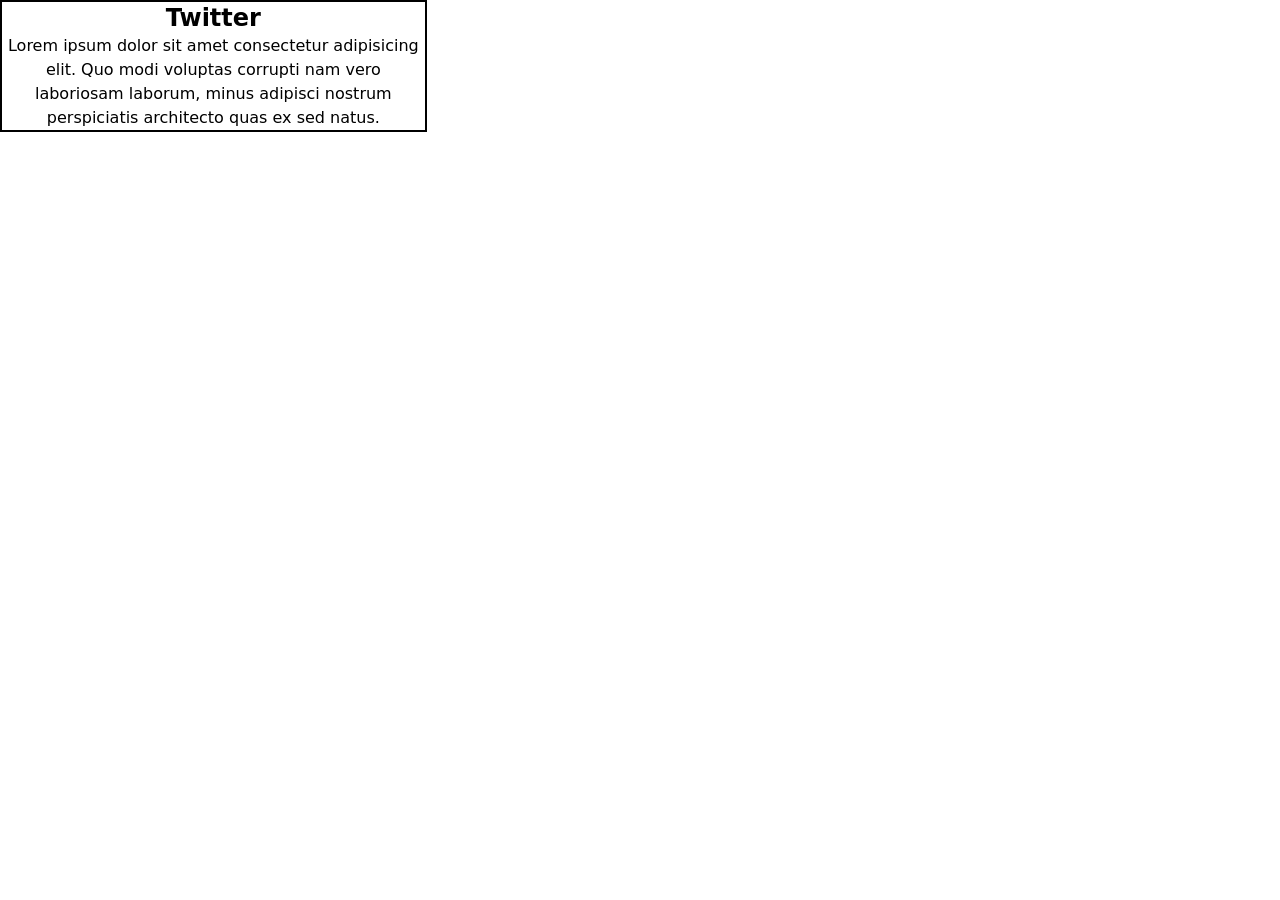
==== src/index.html @ 8865b39b "first commit" ====
<!DOCTYPE html>
<html lang="en">
<head>
    <meta charset="UTF-8">
    <meta name="viewport" content="width=device-width, initial-scale=1.0">
    <title>Document</title>
    <link rel="stylesheet" href="./output.css">
</head>
<body>
     <div class="w-1/3 h-{600px} border-2">
        <p class="font-bold text-2xl text-center">Twitter</p>
        <p class=" text-center w-{200px}">Lorem ipsum dolor sit amet consectetur adipisicing elit. Quo modi voluptas corrupti nam vero laboriosam laborum, minus adipisci nostrum perspiciatis architecto quas ex sed natus.</p>

     </div>
</body>
</html>
---- src/output.css ----
/*! tailwindcss v4.3.1 | MIT License | https://tailwindcss.com */
@layer properties;
@layer theme, base, components, utilities;
@layer theme {
  :root, :host {
    --font-sans: ui-sans-serif, system-ui, sans-serif, "Apple Color Emoji",
      "Segoe UI Emoji", "Segoe UI Symbol", "Noto Color Emoji";
    --font-mono: ui-monospace, SFMono-Regular, Menlo, Monaco, Consolas, "Liberation Mono",
      "Courier New", monospace;
    --spacing: 0.25rem;
    --text-2xl: 1.5rem;
    --text-2xl--line-height: calc(2 / 1.5);
    --font-weight-bold: 700;
    --default-font-family: var(--font-sans);
    --default-mono-font-family: var(--font-mono);
  }
}
@layer base {
  *, ::after, ::before, ::backdrop, ::file-selector-button {
    box-sizing: border-box;
    margin: 0;
    padding: 0;
    border: 0 solid;
  }
  html, :host {
    line-height: 1.5;
    -webkit-text-size-adjust: 100%;
    tab-size: 4;
    font-family: var(--default-font-family, ui-sans-serif, system-ui, sans-serif, "Apple Color Emoji", "Segoe UI Emoji", "Segoe UI Symbol", "Noto Color Emoji");
    font-feature-settings: var(--default-font-feature-settings, normal);
    font-variation-settings: var(--default-font-variation-settings, normal);
    -webkit-tap-highlight-color: transparent;
  }
  hr {
    height: 0;
    color: inherit;
    border-top-width: 1px;
  }
  abbr:where([title]) {
    -webkit-text-decoration: underline dotted;
    text-decoration: underline dotted;
  }
  h1, h2, h3, h4, h5, h6 {
    font-size: inherit;
    font-weight: inherit;
  }
  a {
    color: inherit;
    -webkit-text-decoration: inherit;
    text-decoration: inherit;
  }
  b, strong {
    font-weight: bolder;
  }
  code, kbd, samp, pre {
    font-family: var(--default-mono-font-family, ui-monospace, SFMono-Regular, Menlo, Monaco, Consolas, "Liberation Mono", "Courier New", monospace);
    font-feature-settings: var(--default-mono-font-feature-settings, normal);
    font-variation-settings: var(--default-mono-font-variation-settings, normal);
    font-size: 1em;
  }
  small {
    font-size: 80%;
  }
  sub, sup {
    font-size: 75%;
    line-height: 0;
    position: relative;
    vertical-align: baseline;
  }
  sub {
    bottom: -0.25em;
  }
  sup {
    top: -0.5em;
  }
  table {
    text-indent: 0;
    border-color: inherit;
    border-collapse: collapse;
  }
  :-moz-focusring {
    outline: auto;
  }
  progress {
    vertical-align: baseline;
  }
  summary {
    display: list-item;
  }
  ol, ul, menu {
    list-style: none;
  }
  img, svg, video, canvas, audio, iframe, embed, object {
    display: block;
    vertical-align: middle;
  }
  img, video {
    max-width: 100%;
    height: auto;
  }
  button, input, select, optgroup, textarea, ::file-selector-button {
    font: inherit;
    font-feature-settings: inherit;
    font-variation-settings: inherit;
    letter-spacing: inherit;
    color: inherit;
    border-radius: 0;
    background-color: transparent;
    opacity: 1;
  }
  :where(select:is([multiple], [size])) optgroup {
    font-weight: bolder;
  }
  :where(select:is([multiple], [size])) optgroup option {
    padding-inline-start: 20px;
  }
  ::file-selector-button {
    margin-inline-end: 4px;
  }
  ::placeholder {
    opacity: 1;
  }
  @supports (not (-webkit-appearance: -apple-pay-button))  or (contain-intrinsic-size: 1px) {
    ::placeholder {
      color: currentcolor;
      @supports (color: color-mix(in lab, red, red)) {
        color: color-mix(in oklab, currentcolor 50%, transparent);
      }
    }
  }
  textarea {
    resize: vertical;
  }
  ::-webkit-search-decoration {
    -webkit-appearance: none;
  }
  ::-webkit-date-and-time-value {
    min-height: 1lh;
    text-align: inherit;
  }
  ::-webkit-datetime-edit {
    display: inline-flex;
  }
  ::-webkit-datetime-edit-fields-wrapper {
    padding: 0;
  }
  ::-webkit-datetime-edit, ::-webkit-datetime-edit-year-field, ::-webkit-datetime-edit-month-field, ::-webkit-datetime-edit-day-field, ::-webkit-datetime-edit-hour-field, ::-webkit-datetime-edit-minute-field, ::-webkit-datetime-edit-second-field, ::-webkit-datetime-edit-millisecond-field, ::-webkit-datetime-edit-meridiem-field {
    padding-block: 0;
  }
  ::-webkit-calendar-picker-indicator {
    line-height: 1;
  }
  :-moz-ui-invalid {
    box-shadow: none;
  }
  button, input:where([type="button"], [type="reset"], [type="submit"]), ::file-selector-button {
    appearance: button;
  }
  ::-webkit-inner-spin-button, ::-webkit-outer-spin-button {
    height: auto;
  }
  [hidden]:where(:not([hidden="until-found"])) {
    display: none !important;
  }
}
@layer utilities {
  .table {
    display: table;
  }
  .h-3 {
    height: calc(var(--spacing) * 3);
  }
  .h-3\/4 {
    height: calc(3 / 4 * 100%);
  }
  .h-9 {
    height: calc(var(--spacing) * 9);
  }
  .h-9\/18 {
    height: calc(9 / 18 * 100%);
  }
  .h-400 {
    height: calc(var(--spacing) * 400);
  }
  .h-full {
    height: 100%;
  }
  .w-1 {
    width: var(--spacing);
  }
  .w-1\/2 {
    width: calc(1 / 2 * 100%);
  }
  .w-1\/3 {
    width: calc(1 / 3 * 100%);
  }
  .w-1\/4 {
    width: calc(1 / 4 * 100%);
  }
  .w-2 {
    width: calc(var(--spacing) * 2);
  }
  .w-2\/3 {
    width: calc(2 / 3 * 100%);
  }
  .w-2\/5 {
    width: calc(2 / 5 * 100%);
  }
  .w-3 {
    width: calc(var(--spacing) * 3);
  }
  .w-3\/5 {
    width: calc(3 / 5 * 100%);
  }
  .w-5 {
    width: calc(var(--spacing) * 5);
  }
  .w-5\/6 {
    width: calc(5 / 6 * 100%);
  }
  .w-250 {
    width: calc(var(--spacing) * 250);
  }
  .w-300 {
    width: calc(var(--spacing) * 300);
  }
  .w-\[250px\] {
    width: 250px;
  }
  .border-collapse {
    border-collapse: collapse;
  }
  .resize {
    resize: both;
  }
  .border {
    border-style: var(--tw-border-style);
    border-width: 1px;
  }
  .border-2 {
    border-style: var(--tw-border-style);
    border-width: 2px;
  }
  .text-center {
    text-align: center;
  }
  .text-2xl {
    font-size: var(--text-2xl);
    line-height: var(--tw-leading, var(--text-2xl--line-height));
  }
  .font-bold {
    --tw-font-weight: var(--font-weight-bold);
    font-weight: var(--font-weight-bold);
  }
  .underline {
    text-decoration-line: underline;
  }
  .outline {
    outline-style: var(--tw-outline-style);
    outline-width: 1px;
  }
}
@property --tw-border-style {
  syntax: "*";
  inherits: false;
  initial-value: solid;
}
@property --tw-font-weight {
  syntax: "*";
  inherits: false;
}
@property --tw-outline-style {
  syntax: "*";
  inherits: false;
  initial-value: solid;
}
@layer properties {
  @supports ((-webkit-hyphens: none) and (not (margin-trim: inline))) or ((-moz-orient: inline) and (not (color:rgb(from red r g b)))) {
    *, ::before, ::after, ::backdrop {
      --tw-border-style: solid;
      --tw-font-weight: initial;
      --tw-outline-style: solid;
    }
  }
}
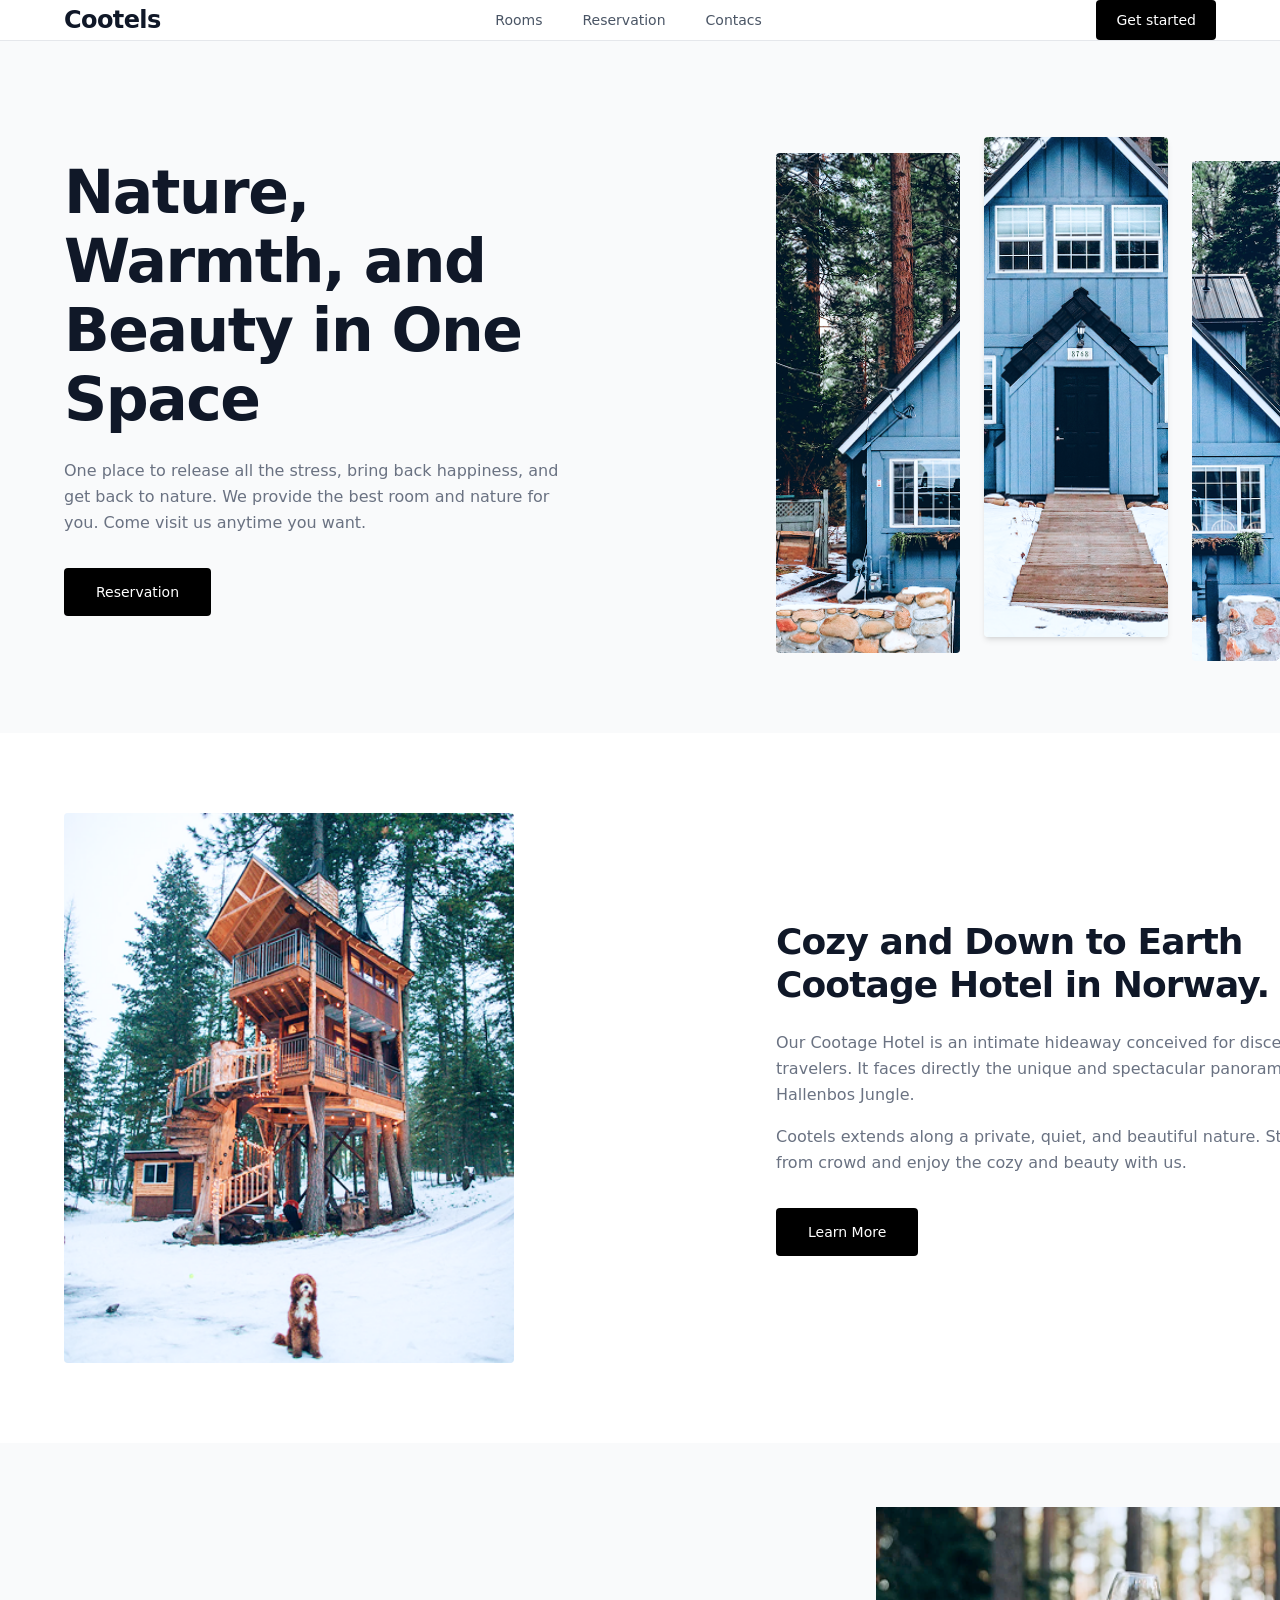
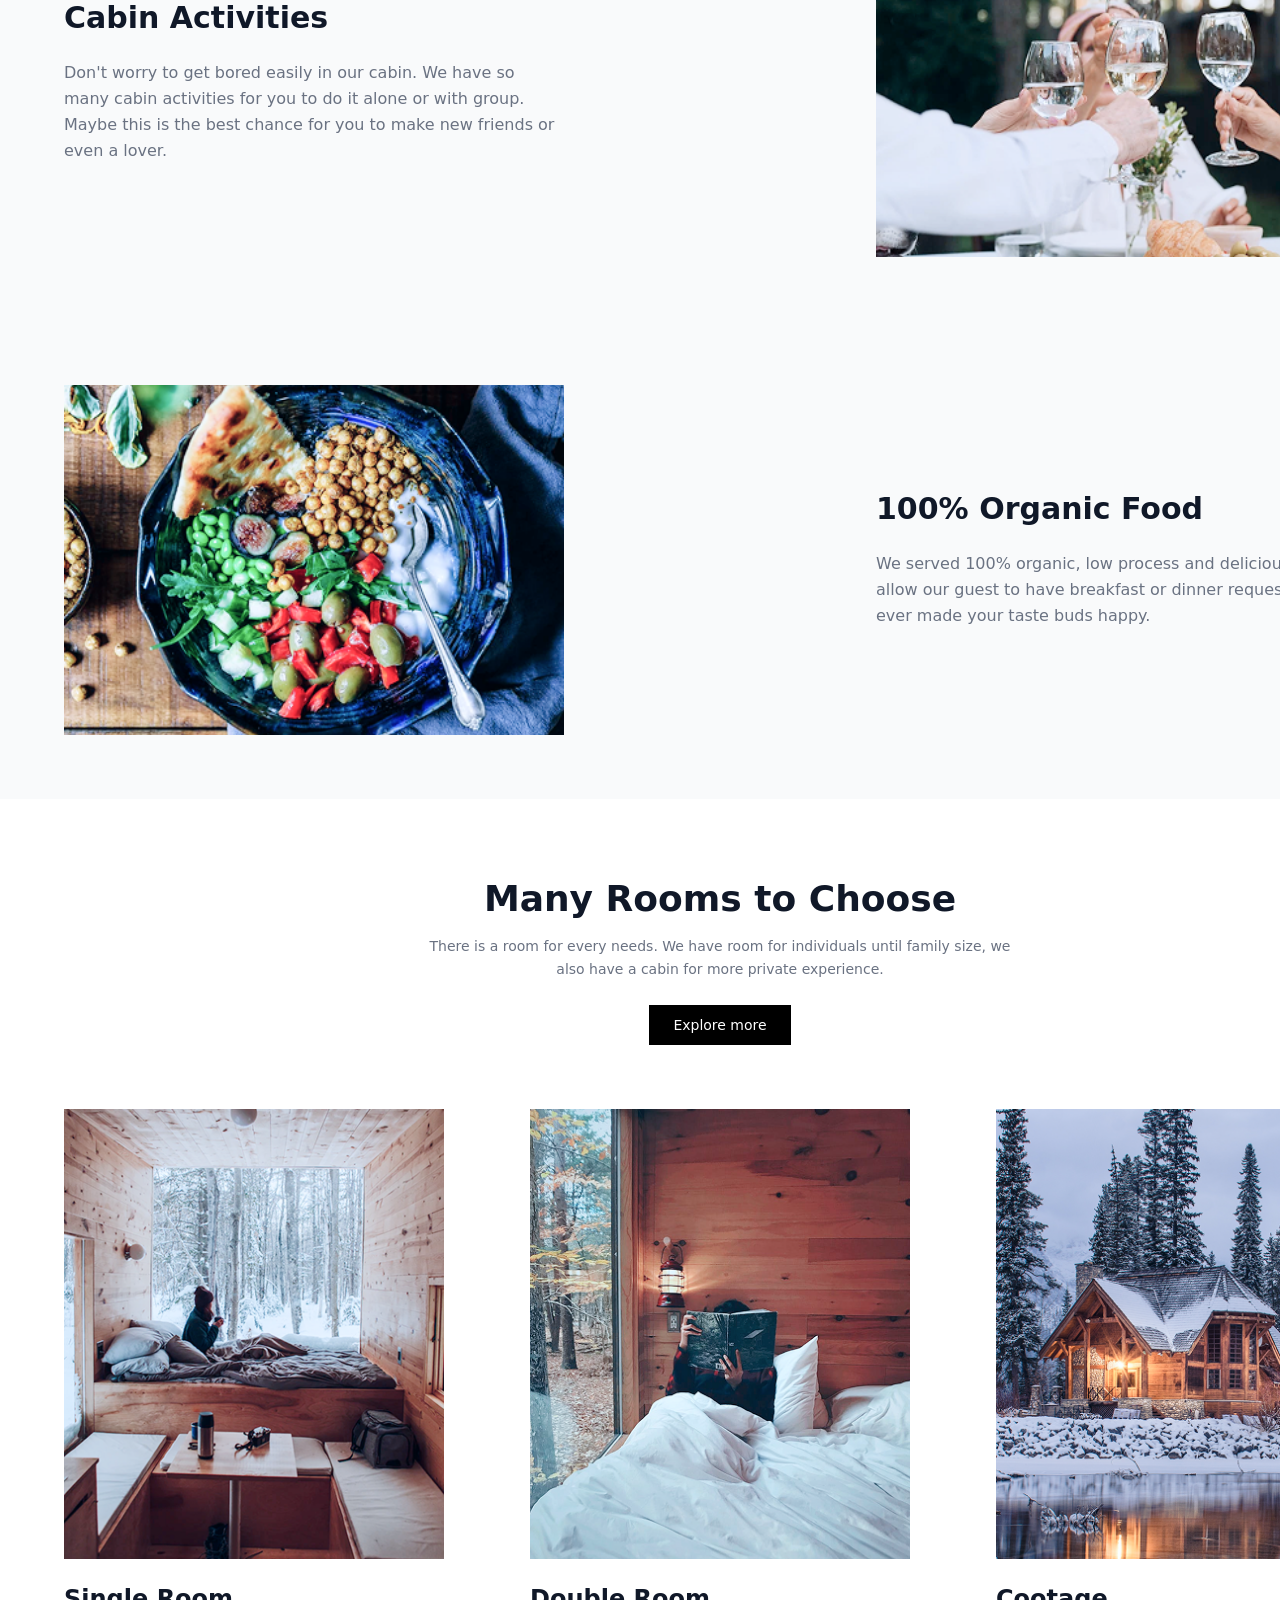
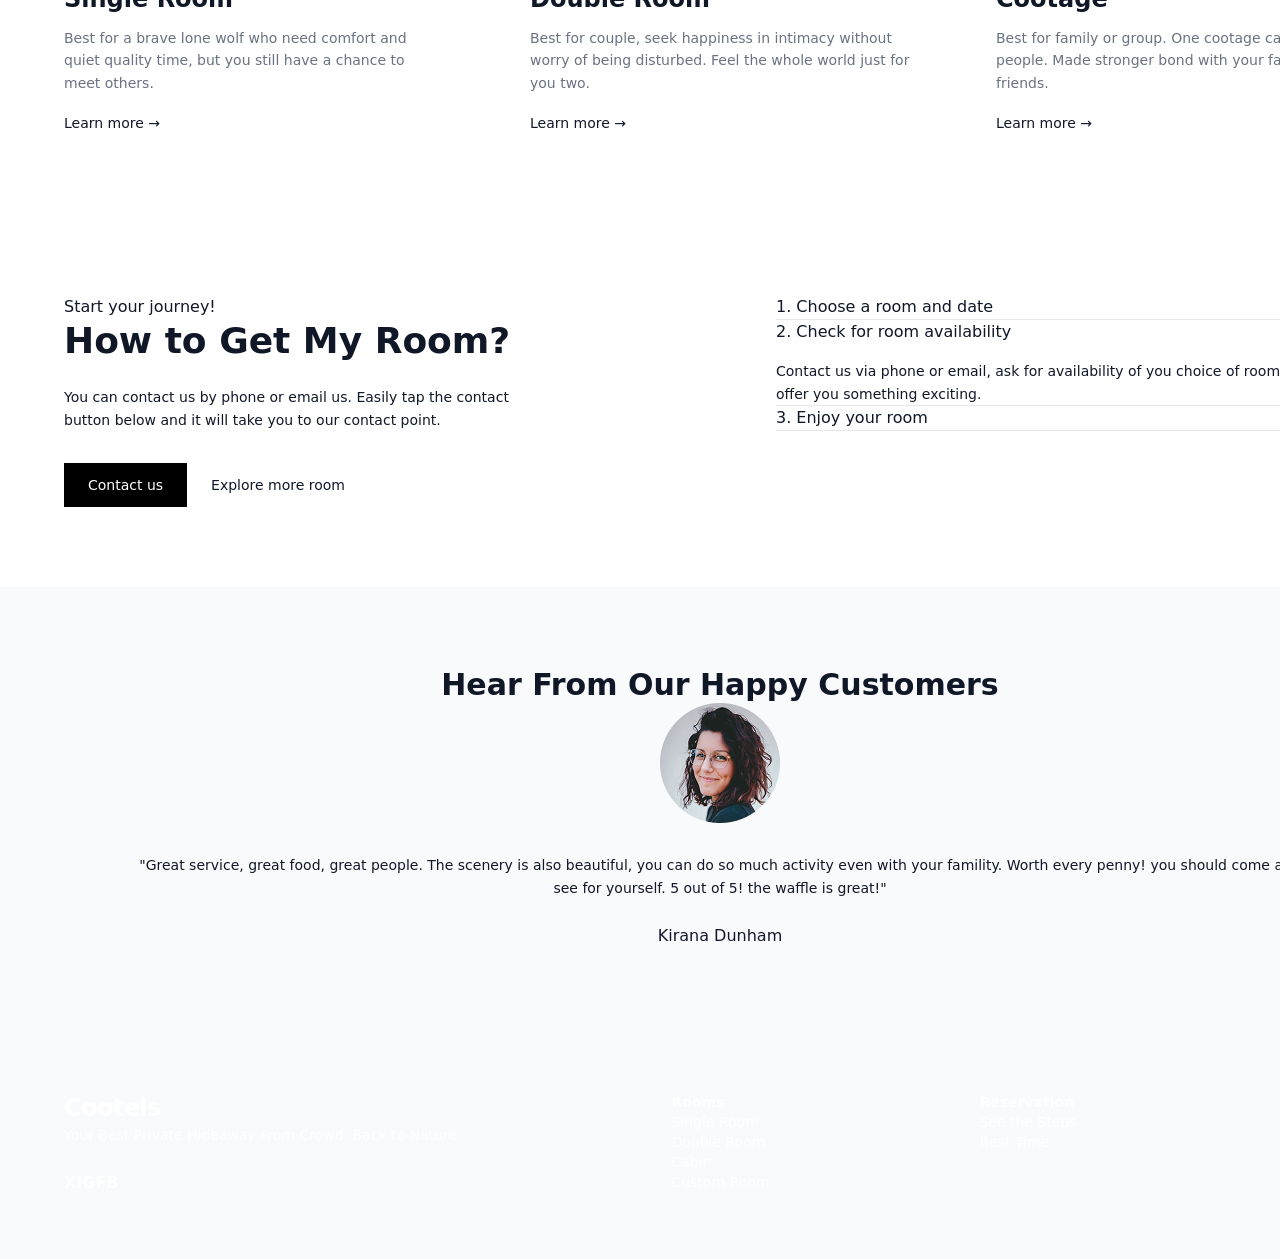
==== commit 0135e514: "sections" ====
--- a/src/index.html
+++ b/src/index.html
@@ -4,13 +4,340 @@
     <meta charset="UTF-8">
     <meta name="viewport" content="width=device-width, initial-scale=1.0">
     <title>Document</title>
-    <link rel="stylesheet" href="./output.css">
+  <link rel="stylesheet" href="./output.css">
 </head>
-<body>
-     <div class="w-1/3 h-{600px} border-2">
-        <p class="font-bold text-2xl text-center">Twitter</p>
-        <p class=" text-center w-{200px}">Lorem ipsum dolor sit amet consectetur adipisicing elit. Quo modi voluptas corrupti nam vero laboriosam laborum, minus adipisci nostrum perspiciatis architecto quas ex sed natus.</p>
-
-     </div>
+<body class="bg-[#F9FAFB] text-[#111827] font-sans">
+    <header class="border-b border-gray-200 bg-white ">
+        <div class="w-{1440px} mx-auto px-16 h-{80px} flex items-center justify-between">
+            <a href="" class="text-2xl font-bold tracking-tight text-gray-900">Cootels</a>
+     <nav class="flex items-center space-x-10 text-sm font-medium text-gray-600">
+    <a href="#" class="hover:text-black transition">Rooms</a>
+    <a href="#" class="hover:text-black transition">Reservation</a>
+    <a href="#" class="hover:text-black transition">Contacs</a>
+    </nav>
+<a href="#" class="bg-black text-white px-5 py-2.5 text-sm font-medium rounded-sm hover:bg-gray-800 transition">Get started
+
+</a>
+        </div>
+
+    </header>
+    <main class="w-[1440px] mx-auto px-16 py-24">
+    <div class="flex items-center justify-between gap-12">
+      
+      <div class="w-[500px]">
+        <h1 class="text-6xl font-bold tracking-tight text-gray-900 leading-[1.15] mb-6">
+          Nature, Warmth, and Beauty in One Space
+        </h1>
+        <p class="text-gray-500 text-base leading-relaxed mb-8">
+          One place to release all the stress, bring back happiness, and get back to nature. We provide the best room and nature for you. Come visit us anytime you want.
+        </p>
+        <a href="#" class="inline-block bg-black text-white px-8 py-3.5 text-sm font-medium rounded-sm hover:bg-gray-800 transition">
+          Reservation
+        </a>
+      </div>
+
+      <div class="flex items-center space-x-6 w-[600px] h-[500px]">
+        <div class="w-1/3 h-full mt-8">
+          <img src="./images/meritt-thomas-u-Hb93V6IWI-unsplash 1.png" 
+               alt="Nature" 
+               class="w-full h-full object-cover rounded-sm">
+        </div>
+        <div class="w-1/3 h-full">
+          <img src="./images/meritt-thomas-u-Hb93V6IWI-unsplash 2.png" 
+               alt="Cozy Cabin" 
+               class="w-full h-full object-cover rounded-sm shadow-md">
+        </div>
+        <div class="w-1/3 h-full mt-12">
+          <img src="./images/meritt-thomas-u-Hb93V6IWI-unsplash 3.png" 
+               alt="Forest" 
+               class="w-full h-full object-cover rounded-sm">
+        </div>
+      </div>
+
+    </div>
+  </main>
+  
+  <section class="w-[1440px] mx-auto px-16 py-20 bg-white">
+    <div class="flex items-center justify-between gap-20">
+      
+      <div class="w-[450px] h-[550px]">
+        <img src="./images/image 13.png" 
+             alt="Treehouse in Norway" 
+             class="w-full h-full object-cover rounded-sm">
+      </div>
+
+      <div class="w-[600px]">
+        <h2 class="text-4xl font-bold tracking-tight text-gray-900 leading-[1.2] mb-6">
+          Cozy and Down to Earth Cootage Hotel in Norway.
+        </h2>
+        
+        <p class="text-gray-500 text-base leading-relaxed mb-4">
+          Our Cootage Hotel is an intimate hideaway conceived for discerning travelers. It faces directly the unique and spectacular panorama of the Hallenbos Jungle.
+        </p>
+        <p class="text-gray-500 text-base leading-relaxed mb-8">
+          Cootels extends along a private, quiet, and beautiful nature. Stay away from crowd and enjoy the cozy and beauty with us.
+        </p>
+        
+        <a href="#" class="inline-block bg-black text-white px-8 py-3.5 text-sm font-medium rounded-sm hover:bg-gray-800 transition">
+          Learn More
+        </a>
+      </div>
+
+    </div>
+  </section>
+  
+
+
+
+
+
+
+  <section class="w-[1440px] mx-auto px-16 py-16 bg-[#F9FAFB]">
+    <div class="flex items-center justify-between">
+      
+      <div class="w-[500px]">
+        <h2 class="text-3xl font-bold text-gray-900 mb-6">
+          Cabin Activities
+        </h2>
+        <p class="text-gray-500 text-base leading-relaxed">
+          Don't worry to get bored easily in our cabin. We have so many cabin activities for you to do it alone or with group. Maybe this is the best chance for you to make new friends or even a lover.
+        </p>
+      </div>
+      
+      <div class="w-[500px] h-[350px]">
+        <img src="./images/image 21.png" 
+             alt="Activities" 
+             class="w-full h-full object-cover">
+      </div>
+
+    </div>
+  </section>
+
+
+  <section class="w-[1440px] mx-auto px-16 py-16 bg-[#F9FAFB]">
+    <div class="flex items-center justify-between">
+      
+      <div class="w-[500px] h-[350px]">
+        <img src="./images/image 18.png" 
+             alt="Food" 
+             class="w-full h-full object-cover">
+      </div>
+
+      <div class="w-[500px]">
+        <h2 class="text-3xl font-bold text-gray-900 mb-6">
+          100% Organic Food
+        </h2>
+        <p class="text-gray-500 text-base leading-relaxed">
+          We served 100% organic, low process and delicious food. We allow our guest to have breakfast or dinner request. What ever made your taste buds happy.
+        </p>
+      </div>
+
+    </div>
+  </section>
+  <section class="w-[1440px] mx-auto px-16 py-20 bg-white">
+    
+    <div class="text-center max-w-[600px] mx-auto mb-16">
+      <h2 class="text-4xl font-bold text-gray-900 mb-4">
+        Many Rooms to Choose
+      </h2>
+      <p class="text-gray-500 text-sm leading-relaxed mb-6">
+        There is a room for every needs. We have room for individuals until family size, we also have a cabin for more private experience.
+      </p>
+      <a href="#" class="inline-block bg-black text-white px-6 py-2.5 text-sm font-medium hover:bg-gray-800 transition">
+        Explore more
+      </a>
+    </div>
+
+    <div class="flex justify-between gap-8">
+      
+      <div class="w-[380px]">
+        <div class="h-[450px] mb-6">
+          <img src="./images/image 11.png" 
+               alt="Single Room" 
+               class="w-full h-full object-cover">
+        </div>
+        <h3 class="text-2xl font-semibold text-gray-900 mb-3">Single Room</h3>
+        <p class="text-gray-500 text-sm leading-relaxed mb-4">
+          Best for a brave lone wolf who need comfort and quiet quality time, but you still have a chance to meet others.
+        </p>
+        <a href="#" class="text-sm font-medium text-gray-900 hover:underline">
+          Learn more &rarr;
+        </a>
+      </div>
+
+      <div class="w-[380px]">
+        <div class="h-[450px] mb-6">
+          <img src="./images/image 10.png" 
+               alt="Double Room" 
+               class="w-full h-full object-cover">
+        </div>
+        <h3 class="text-2xl font-semibold text-gray-900 mb-3">Double Room</h3>
+        <p class="text-gray-500 text-sm leading-relaxed mb-4">
+          Best for couple, seek happiness in intimacy without worry of being disturbed. Feel the whole world just for you two.
+        </p>
+        <a href="#" class="text-sm font-medium text-gray-900 hover:underline">
+          Learn more &rarr;
+        </a>
+      </div>
+
+      <div class="w-[380px]">
+        <div class="h-[450px] mb-6">
+          <img src="./images/ian-keefe-OgcJIKRnRC8-unsplash 1.png" 
+               alt="Cootage" 
+               class="w-full h-full object-cover">
+        </div>
+        <h3 class="text-2xl font-semibold text-gray-900 mb-3">Cootage</h3>
+        <p class="text-gray-500 text-sm leading-relaxed mb-4">
+          Best for family or group. One cootage can fit up to 5 people. Made stronger bond with your family or friends.
+        </p>
+        <a href="#" class="text-sm font-medium text-gray-900 hover:underline">
+          Learn more &rarr;
+        </a>
+      </div>
+
+    </div>
+
+  </section>
+
+
+  <section class="w-[1440px] mx-auto px-16 py-20 bg-white">
+    <div class="flex justify-between items-start">
+      
+      <div class="w-[450px] mt-4">
+        <span class="text-xs text-gray-400 font-medium tracking-wide block mb-3">
+          Start your journey!
+        </span>
+        <h2 class="text-4xl font-bold text-gray-900 leading-[1.2] mb-6">
+          How to Get My Room?
+        </h2>
+        <p class="text-gray-400 text-sm leading-relaxed mb-8">
+          You can contact us by phone or email us. Easily tap the contact button below and it will take you to our contact point.
+        </p>
+        
+        <div class="flex items-center space-x-6">
+          <a href="#" class="bg-black text-white px-6 py-3 text-sm font-medium hover:bg-gray-800 transition">
+            Contact us
+          </a>
+          <a href="#" class="text-sm font-medium text-gray-900 hover:underline">
+            Explore more room
+          </a>
+        </div>
+      </div>
+
+      <div class="w-[600px] flex flex-col">
+        
+        <div class="border-b border-gray-200 py-6 flex justify-between items-center">
+          <h3 class="text-lg font-medium text-gray-900">1. Choose a room and date</h3>
+          <span class="text-gray-400 text-xs font-bold">&darr;</span>
+        </div>
+        
+        <div class="border-b border-gray-200 py-6">
+          <div class="flex justify-between items-center mb-4">
+            <h3 class="text-lg font-medium text-gray-900">2. Check for room availability</h3>
+            <div class="w-8 h-8 bg-orange-500 rounded-full flex items-center justify-center text-white text-xs font-bold shadow-sm">
+              &uarr;
+            </div>
+          </div>
+          <p class="text-gray-400 text-sm leading-relaxed max-w-[500px]">
+            Contact us via phone or email, ask for availability of you choice of room. We might offer you something exciting.
+          </p>
+        </div>
+        
+        <div class="border-b border-gray-200 py-6 flex justify-between items-center">
+          <h3 class="text-lg font-medium text-gray-900">3. Enjoy your room</h3>
+          <span class="text-gray-400 text-xs font-bold">&darr;</span>
+        </div>
+
+      </div>
+
+    </div>
+  </section>
+   <section class="w-[1440px] mx-auto px-16 py-20 bg-[#F9FAFB]">
+    <div class="text-center max-w-[800px] mx-auto">
+      
+    
+      <h2 class="text-3xl font-bold text-gray-900 mb-10">
+        Hear From Our Happy Customers
+      </h2>
+      
+     
+      <div class="w-24 h-24 mx-auto mb-6 inline-block text-center">
+        <img class="w-[96px] h-[96px] min-h-[96px] object-cover rounded-full" src="./images/Ellipse 1.png" 
+             alt="Kirana Dunham" 
+             class="w-full h-full object-cover rounded-full">
+      </div>
+      
+      
+      <p class="text-gray-400 text-sm leading-relaxed mb-6 px-16">
+        "Great service, great food, great people. The scenery is also beautiful, you can do so much activity even with your famility. Worth every penny! you should come and see for yourself. 5 out of 5! the waffle is great!"
+      </p>
+      
+     
+      <span class="text-base font-medium text-gray-900 block mb-6">
+        Kirana Dunham
+      </span>
+
+     
+      <div class="flex items-center justify-center space-x-2">
+       
+        <div class="w-2.5 h-2.5 bg-yellow-500 rounded-full"></div>
+       
+        <div class="w-2.5 h-2.5 bg-gray-200 rounded-full"></div>
+        <div class="w-2.5 h-2.5 bg-gray-200 rounded-full"></div>
+      </div>
+
+    </div>
+  </section>
+    
+
+
+
+
+
+
+
+
+<footer class="w-[1440px] mx-auto px-16 py-16 bg-[#1A2332] text-white block">
+    <div class="flex justify-between items-start">
+      
+     
+      <div class="w-[260px]">
+        <span class="text-2xl font-bold block mb-4 tracking-tight">Cootels</span>
+        <p class="text-gray-400 text-sm leading-relaxed mb-6">
+          Your Best Private Hideaway From Crowd. Back to Nature.
+        </p>
+        <div class="flex space-x-5 text-gray-400 font-bold text-base">
+          <a href="#" class="hover:text-white transition">X</a>
+          <a href="#" class="hover:text-white transition">IG</a>
+          <a href="#" class="hover:text-white transition">FB</a>
+        </div>
+      </div>
+
+     
+      <div class="flex flex-col space-y-3">
+        <span class="font-semibold text-sm tracking-wide text-white mb-1 block">Rooms</span>
+        <a href="#" class="text-gray-400 text-sm hover:text-white transition">Single Room</a>
+        <a href="#" class="text-gray-400 text-sm hover:text-white transition">Double Room</a>
+        <a href="#" class="text-gray-400 text-sm hover:text-white transition">Cabin</a>
+        <a href="#" class="text-gray-400 text-sm hover:text-white transition">Custom Room</a>
+      </div>
+
+     
+      <div class="flex flex-col space-y-3">
+        <span class="font-semibold text-sm tracking-wide text-white mb-1 block">Reservation</span>
+        <a href="#" class="text-gray-400 text-sm hover:text-white transition">See the Steps</a>
+        <a href="#" class="text-gray-400 text-sm hover:text-white transition">Best Time</a>
+      </div>
+
+     
+      <div class="flex flex-col space-y-3">
+        <span class="font-semibold text-sm tracking-wide text-white mb-1 block">Contact</span>
+        <a href="#" class="text-gray-400 text-sm hover:text-white transition">Our Number</a>
+        <a href="#" class="text-gray-400 text-sm hover:text-white transition">Our Email</a>
+        <a href="#" class="text-gray-400 text-sm hover:text-white transition">Our Location</a>
+      </div>
+
+    </div>
+  </footer>
 </body>
 </html>
--- a/src/output.css
+++ b/src/output.css
@@ -7,10 +7,34 @@
       "Segoe UI Emoji", "Segoe UI Symbol", "Noto Color Emoji";
     --font-mono: ui-monospace, SFMono-Regular, Menlo, Monaco, Consolas, "Liberation Mono",
       "Courier New", monospace;
+    --color-gray-200: oklch(92.8% 0.006 264.531);
+    --color-gray-500: oklch(55.1% 0.027 264.364);
+    --color-gray-600: oklch(44.6% 0.03 256.802);
+    --color-gray-800: oklch(27.8% 0.033 256.848);
+    --color-gray-900: oklch(21% 0.034 264.665);
+    --color-black: #000;
+    --color-white: #fff;
     --spacing: 0.25rem;
+    --text-sm: 0.875rem;
+    --text-sm--line-height: calc(1.25 / 0.875);
+    --text-base: 1rem;
+    --text-base--line-height: calc(1.5 / 1);
     --text-2xl: 1.5rem;
     --text-2xl--line-height: calc(2 / 1.5);
+    --text-3xl: 1.875rem;
+    --text-3xl--line-height: calc(2.25 / 1.875);
+    --text-4xl: 2.25rem;
+    --text-4xl--line-height: calc(2.5 / 2.25);
+    --text-6xl: 3.75rem;
+    --text-6xl--line-height: 1;
+    --font-weight-medium: 500;
+    --font-weight-semibold: 600;
     --font-weight-bold: 700;
+    --tracking-tight: -0.025em;
+    --leading-relaxed: 1.625;
+    --radius-sm: 0.25rem;
+    --default-transition-duration: 150ms;
+    --default-transition-timing-function: cubic-bezier(0.4, 0, 0.2, 1);
     --default-font-family: var(--font-sans);
     --default-mono-font-family: var(--font-mono);
   }
@@ -164,23 +188,53 @@
   }
 }
 @layer utilities {
+  .mx-auto {
+    margin-inline: auto;
+  }
+  .mt-8 {
+    margin-top: calc(var(--spacing) * 8);
+  }
+  .mt-12 {
+    margin-top: calc(var(--spacing) * 12);
+  }
+  .mb-3 {
+    margin-bottom: calc(var(--spacing) * 3);
+  }
+  .mb-4 {
+    margin-bottom: calc(var(--spacing) * 4);
+  }
+  .mb-6 {
+    margin-bottom: calc(var(--spacing) * 6);
+  }
+  .mb-8 {
+    margin-bottom: calc(var(--spacing) * 8);
+  }
+  .mb-16 {
+    margin-bottom: calc(var(--spacing) * 16);
+  }
+  .flex {
+    display: flex;
+  }
+  .inline-block {
+    display: inline-block;
+  }
   .table {
     display: table;
   }
-  .h-3 {
-    height: calc(var(--spacing) * 3);
-  }
-  .h-3\/4 {
-    height: calc(3 / 4 * 100%);
-  }
-  .h-9 {
-    height: calc(var(--spacing) * 9);
-  }
-  .h-9\/18 {
-    height: calc(9 / 18 * 100%);
-  }
-  .h-400 {
-    height: calc(var(--spacing) * 400);
+  .h-\[350px\] {
+    height: 350px;
+  }
+  .h-\[380px\] {
+    height: 380px;
+  }
+  .h-\[450px\] {
+    height: 450px;
+  }
+  .h-\[500px\] {
+    height: 500px;
+  }
+  .h-\[550px\] {
+    height: 550px;
   }
   .h-full {
     height: 100%;
@@ -188,86 +242,336 @@
   .w-1 {
     width: var(--spacing);
   }
-  .w-1\/2 {
-    width: calc(1 / 2 * 100%);
-  }
   .w-1\/3 {
     width: calc(1 / 3 * 100%);
   }
-  .w-1\/4 {
-    width: calc(1 / 4 * 100%);
-  }
-  .w-2 {
-    width: calc(var(--spacing) * 2);
-  }
-  .w-2\/3 {
-    width: calc(2 / 3 * 100%);
-  }
-  .w-2\/5 {
-    width: calc(2 / 5 * 100%);
-  }
-  .w-3 {
-    width: calc(var(--spacing) * 3);
-  }
-  .w-3\/5 {
-    width: calc(3 / 5 * 100%);
-  }
-  .w-5 {
-    width: calc(var(--spacing) * 5);
-  }
-  .w-5\/6 {
-    width: calc(5 / 6 * 100%);
-  }
-  .w-250 {
-    width: calc(var(--spacing) * 250);
-  }
-  .w-300 {
-    width: calc(var(--spacing) * 300);
-  }
-  .w-\[250px\] {
-    width: 250px;
+  .w-\[380px\] {
+    width: 380px;
+  }
+  .w-\[450px\] {
+    width: 450px;
+  }
+  .w-\[500px\] {
+    width: 500px;
+  }
+  .w-\[600px\] {
+    width: 600px;
+  }
+  .w-\[1440px\] {
+    width: 1440px;
+  }
+  .w-full {
+    width: 100%;
+  }
+  .max-w-\[600px\] {
+    max-width: 600px;
   }
   .border-collapse {
     border-collapse: collapse;
   }
   .resize {
     resize: both;
+  }
+  .flex-col {
+    flex-direction: column;
+  }
+  .items-center {
+    align-items: center;
+  }
+  .justify-between {
+    justify-content: space-between;
+  }
+  .gap-8 {
+    gap: calc(var(--spacing) * 8);
+  }
+  .gap-12 {
+    gap: calc(var(--spacing) * 12);
+  }
+  .gap-20 {
+    gap: calc(var(--spacing) * 20);
+  }
+  .space-y-24 {
+    :where(& > :not(:last-child)) {
+      --tw-space-y-reverse: 0;
+      margin-block-start: calc(calc(var(--spacing) * 24) * var(--tw-space-y-reverse));
+      margin-block-end: calc(calc(var(--spacing) * 24) * calc(1 - var(--tw-space-y-reverse)));
+    }
+  }
+  .space-x-6 {
+    :where(& > :not(:last-child)) {
+      --tw-space-x-reverse: 0;
+      margin-inline-start: calc(calc(var(--spacing) * 6) * var(--tw-space-x-reverse));
+      margin-inline-end: calc(calc(var(--spacing) * 6) * calc(1 - var(--tw-space-x-reverse)));
+    }
+  }
+  .space-x-10 {
+    :where(& > :not(:last-child)) {
+      --tw-space-x-reverse: 0;
+      margin-inline-start: calc(calc(var(--spacing) * 10) * var(--tw-space-x-reverse));
+      margin-inline-end: calc(calc(var(--spacing) * 10) * calc(1 - var(--tw-space-x-reverse)));
+    }
+  }
+  .rounded-sm {
+    border-radius: var(--radius-sm);
   }
   .border {
     border-style: var(--tw-border-style);
     border-width: 1px;
   }
-  .border-2 {
-    border-style: var(--tw-border-style);
-    border-width: 2px;
+  .border-b {
+    border-bottom-style: var(--tw-border-style);
+    border-bottom-width: 1px;
+  }
+  .border-gray-200 {
+    border-color: var(--color-gray-200);
+  }
+  .bg-\[\#F9FAFB\] {
+    background-color: #F9FAFB;
+  }
+  .bg-black {
+    background-color: var(--color-black);
+  }
+  .bg-white {
+    background-color: var(--color-white);
+  }
+  .object-cover {
+    object-fit: cover;
+  }
+  .px-5 {
+    padding-inline: calc(var(--spacing) * 5);
+  }
+  .px-6 {
+    padding-inline: calc(var(--spacing) * 6);
+  }
+  .px-8 {
+    padding-inline: calc(var(--spacing) * 8);
+  }
+  .px-16 {
+    padding-inline: calc(var(--spacing) * 16);
+  }
+  .py-2 {
+    padding-block: calc(var(--spacing) * 2);
+  }
+  .py-2\.5 {
+    padding-block: calc(var(--spacing) * 2.5);
+  }
+  .py-3 {
+    padding-block: calc(var(--spacing) * 3);
+  }
+  .py-3\.5 {
+    padding-block: calc(var(--spacing) * 3.5);
+  }
+  .py-16 {
+    padding-block: calc(var(--spacing) * 16);
+  }
+  .py-20 {
+    padding-block: calc(var(--spacing) * 20);
+  }
+  .py-24 {
+    padding-block: calc(var(--spacing) * 24);
   }
   .text-center {
     text-align: center;
+  }
+  .font-sans {
+    font-family: var(--font-sans);
   }
   .text-2xl {
     font-size: var(--text-2xl);
     line-height: var(--tw-leading, var(--text-2xl--line-height));
   }
+  .text-3xl {
+    font-size: var(--text-3xl);
+    line-height: var(--tw-leading, var(--text-3xl--line-height));
+  }
+  .text-4xl {
+    font-size: var(--text-4xl);
+    line-height: var(--tw-leading, var(--text-4xl--line-height));
+  }
+  .text-6xl {
+    font-size: var(--text-6xl);
+    line-height: var(--tw-leading, var(--text-6xl--line-height));
+  }
+  .text-base {
+    font-size: var(--text-base);
+    line-height: var(--tw-leading, var(--text-base--line-height));
+  }
+  .text-sm {
+    font-size: var(--text-sm);
+    line-height: var(--tw-leading, var(--text-sm--line-height));
+  }
+  .leading-\[1\.2\] {
+    --tw-leading: 1.2;
+    line-height: 1.2;
+  }
+  .leading-\[1\.15\] {
+    --tw-leading: 1.15;
+    line-height: 1.15;
+  }
+  .leading-relaxed {
+    --tw-leading: var(--leading-relaxed);
+    line-height: var(--leading-relaxed);
+  }
   .font-bold {
     --tw-font-weight: var(--font-weight-bold);
     font-weight: var(--font-weight-bold);
   }
+  .font-medium {
+    --tw-font-weight: var(--font-weight-medium);
+    font-weight: var(--font-weight-medium);
+  }
+  .font-semibold {
+    --tw-font-weight: var(--font-weight-semibold);
+    font-weight: var(--font-weight-semibold);
+  }
+  .tracking-tight {
+    --tw-tracking: var(--tracking-tight);
+    letter-spacing: var(--tracking-tight);
+  }
+  .text-\[\#111827\] {
+    color: #111827;
+  }
+  .text-gray-500 {
+    color: var(--color-gray-500);
+  }
+  .text-gray-600 {
+    color: var(--color-gray-600);
+  }
+  .text-gray-900 {
+    color: var(--color-gray-900);
+  }
+  .text-white {
+    color: var(--color-white);
+  }
   .underline {
     text-decoration-line: underline;
+  }
+  .shadow-md {
+    --tw-shadow: 0 4px 6px -1px var(--tw-shadow-color, rgb(0 0 0 / 0.1)), 0 2px 4px -2px var(--tw-shadow-color, rgb(0 0 0 / 0.1));
+    box-shadow: var(--tw-inset-shadow), var(--tw-inset-ring-shadow), var(--tw-ring-offset-shadow), var(--tw-ring-shadow), var(--tw-shadow);
   }
   .outline {
     outline-style: var(--tw-outline-style);
     outline-width: 1px;
   }
+  .transition {
+    transition-property: color, background-color, border-color, outline-color, text-decoration-color, fill, stroke, --tw-gradient-from, --tw-gradient-via, --tw-gradient-to, opacity, box-shadow, transform, translate, scale, rotate, filter, -webkit-backdrop-filter, backdrop-filter, display, content-visibility, overlay, pointer-events;
+    transition-timing-function: var(--tw-ease, var(--default-transition-timing-function));
+    transition-duration: var(--tw-duration, var(--default-transition-duration));
+  }
+  .hover\:bg-gray-800 {
+    &:hover {
+      @media (hover: hover) {
+        background-color: var(--color-gray-800);
+      }
+    }
+  }
+  .hover\:text-black {
+    &:hover {
+      @media (hover: hover) {
+        color: var(--color-black);
+      }
+    }
+  }
+  .hover\:underline {
+    &:hover {
+      @media (hover: hover) {
+        text-decoration-line: underline;
+      }
+    }
+  }
+}
+@property --tw-space-y-reverse {
+  syntax: "*";
+  inherits: false;
+  initial-value: 0;
+}
+@property --tw-space-x-reverse {
+  syntax: "*";
+  inherits: false;
+  initial-value: 0;
 }
 @property --tw-border-style {
   syntax: "*";
   inherits: false;
   initial-value: solid;
 }
+@property --tw-leading {
+  syntax: "*";
+  inherits: false;
+}
 @property --tw-font-weight {
   syntax: "*";
   inherits: false;
+}
+@property --tw-tracking {
+  syntax: "*";
+  inherits: false;
+}
+@property --tw-shadow {
+  syntax: "*";
+  inherits: false;
+  initial-value: 0 0 #0000;
+}
+@property --tw-shadow-color {
+  syntax: "*";
+  inherits: false;
+}
+@property --tw-shadow-alpha {
+  syntax: "<percentage>";
+  inherits: false;
+  initial-value: 100%;
+}
+@property --tw-inset-shadow {
+  syntax: "*";
+  inherits: false;
+  initial-value: 0 0 #0000;
+}
+@property --tw-inset-shadow-color {
+  syntax: "*";
+  inherits: false;
+}
+@property --tw-inset-shadow-alpha {
+  syntax: "<percentage>";
+  inherits: false;
+  initial-value: 100%;
+}
+@property --tw-ring-color {
+  syntax: "*";
+  inherits: false;
+}
+@property --tw-ring-shadow {
+  syntax: "*";
+  inherits: false;
+  initial-value: 0 0 #0000;
+}
+@property --tw-inset-ring-color {
+  syntax: "*";
+  inherits: false;
+}
+@property --tw-inset-ring-shadow {
+  syntax: "*";
+  inherits: false;
+  initial-value: 0 0 #0000;
+}
+@property --tw-ring-inset {
+  syntax: "*";
+  inherits: false;
+}
+@property --tw-ring-offset-width {
+  syntax: "<length>";
+  inherits: false;
+  initial-value: 0px;
+}
+@property --tw-ring-offset-color {
+  syntax: "*";
+  inherits: false;
+  initial-value: #fff;
+}
+@property --tw-ring-offset-shadow {
+  syntax: "*";
+  inherits: false;
+  initial-value: 0 0 #0000;
 }
 @property --tw-outline-style {
   syntax: "*";
@@ -277,8 +581,26 @@
 @layer properties {
   @supports ((-webkit-hyphens: none) and (not (margin-trim: inline))) or ((-moz-orient: inline) and (not (color:rgb(from red r g b)))) {
     *, ::before, ::after, ::backdrop {
+      --tw-space-y-reverse: 0;
+      --tw-space-x-reverse: 0;
       --tw-border-style: solid;
+      --tw-leading: initial;
       --tw-font-weight: initial;
+      --tw-tracking: initial;
+      --tw-shadow: 0 0 #0000;
+      --tw-shadow-color: initial;
+      --tw-shadow-alpha: 100%;
+      --tw-inset-shadow: 0 0 #0000;
+      --tw-inset-shadow-color: initial;
+      --tw-inset-shadow-alpha: 100%;
+      --tw-ring-color: initial;
+      --tw-ring-shadow: 0 0 #0000;
+      --tw-inset-ring-color: initial;
+      --tw-inset-ring-shadow: 0 0 #0000;
+      --tw-ring-inset: initial;
+      --tw-ring-offset-width: 0px;
+      --tw-ring-offset-color: #fff;
+      --tw-ring-offset-shadow: 0 0 #0000;
       --tw-outline-style: solid;
     }
   }
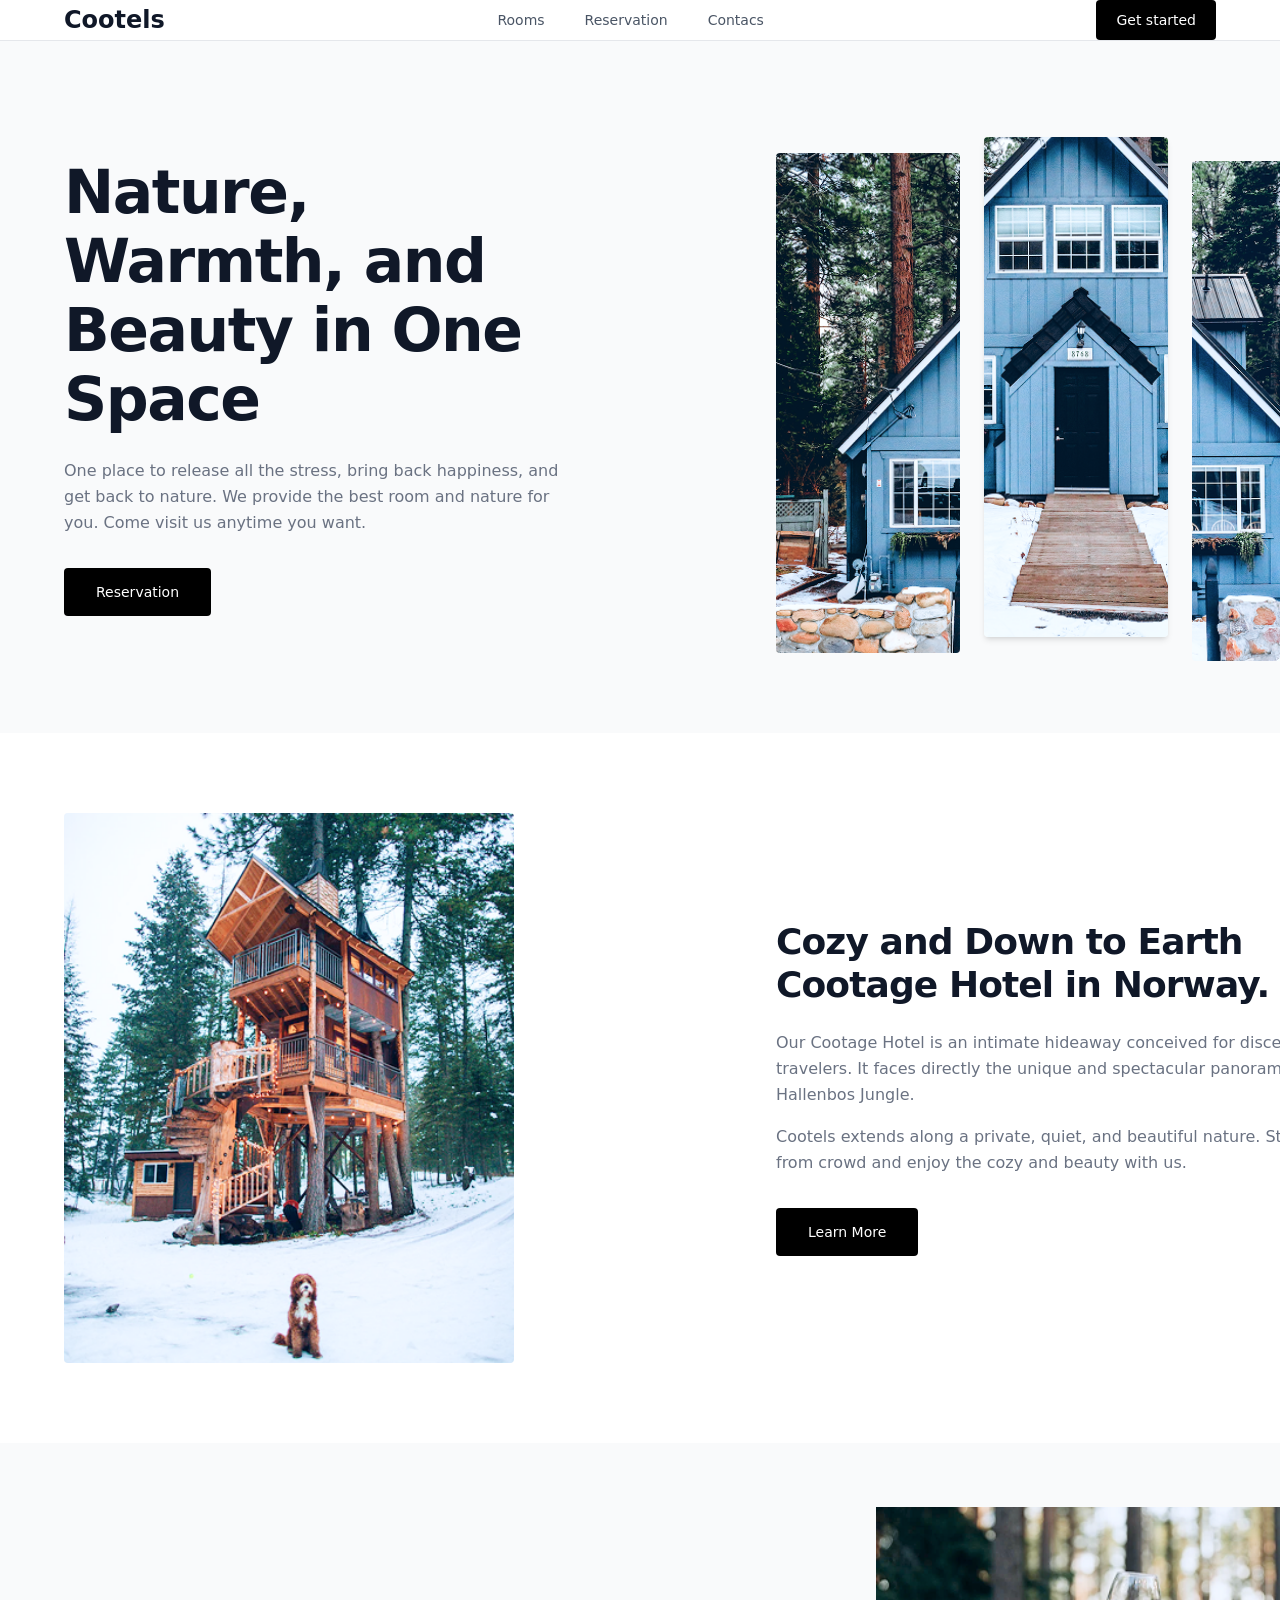
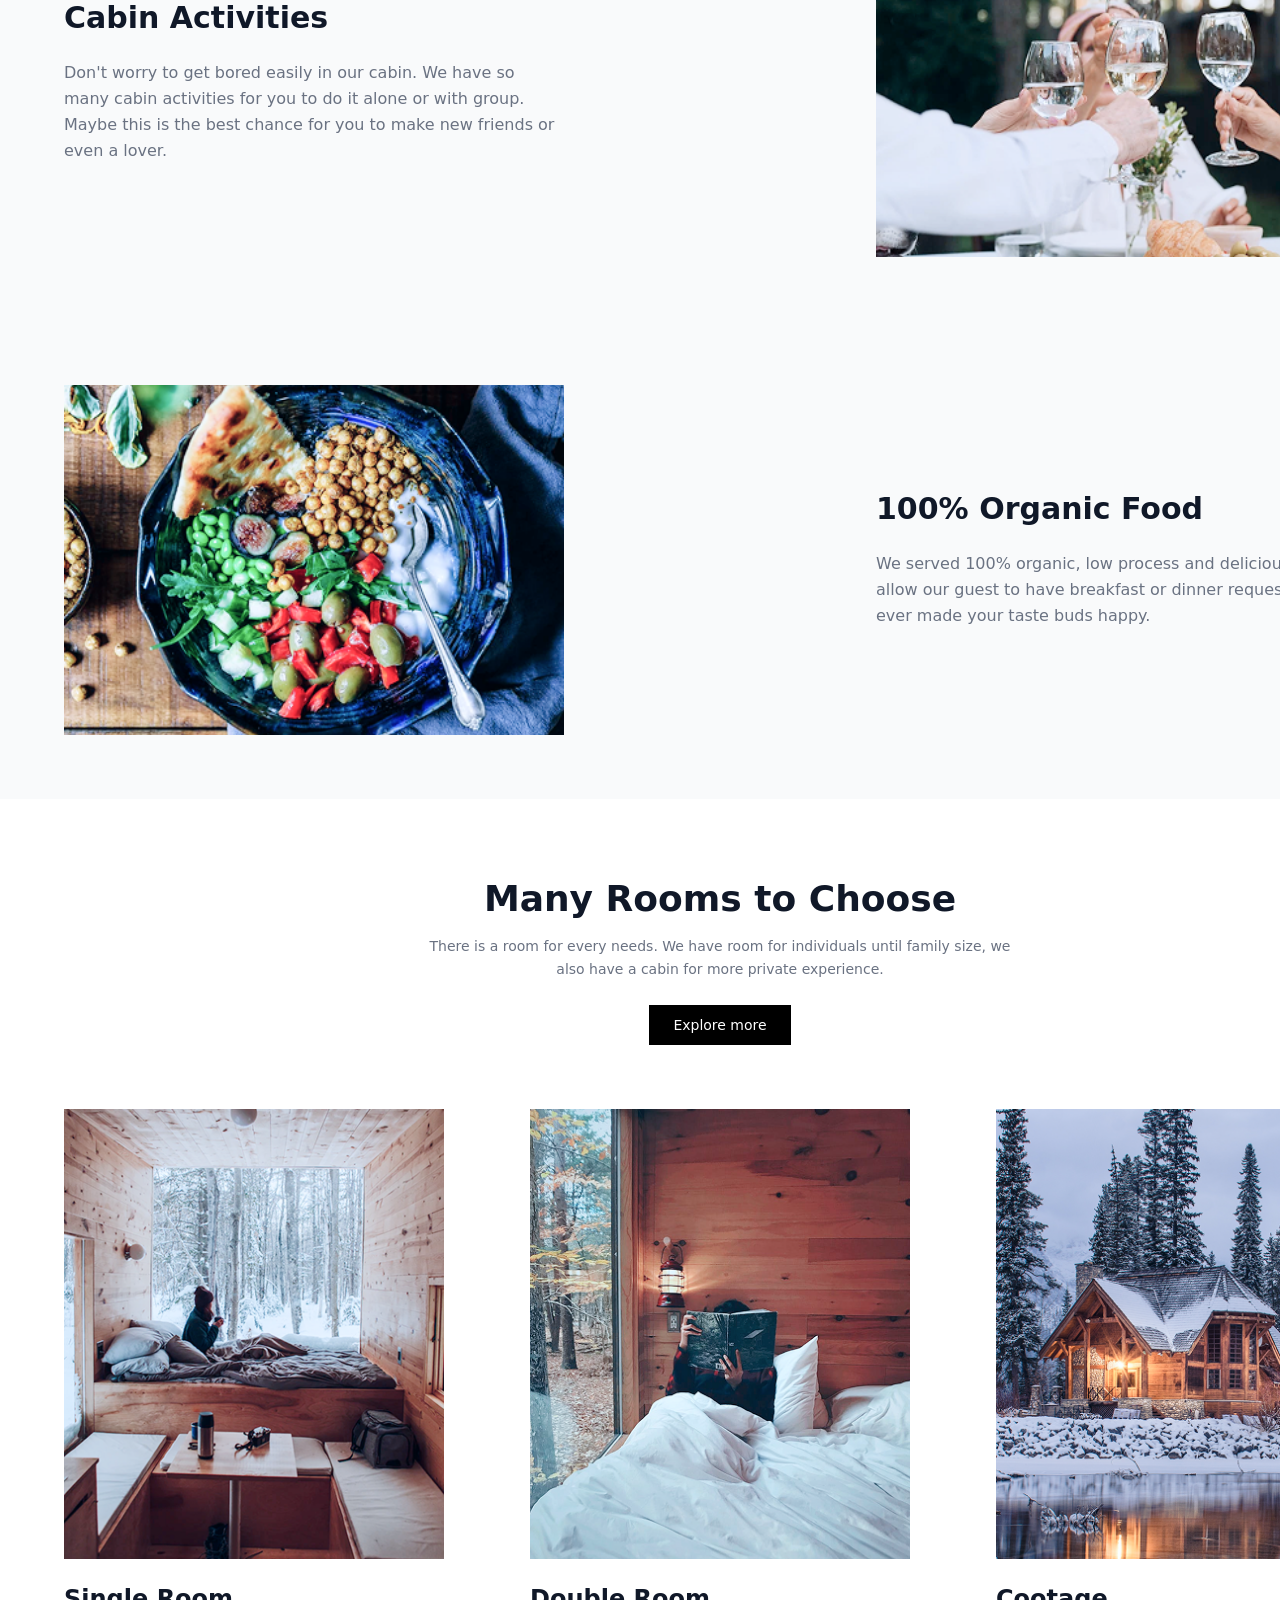
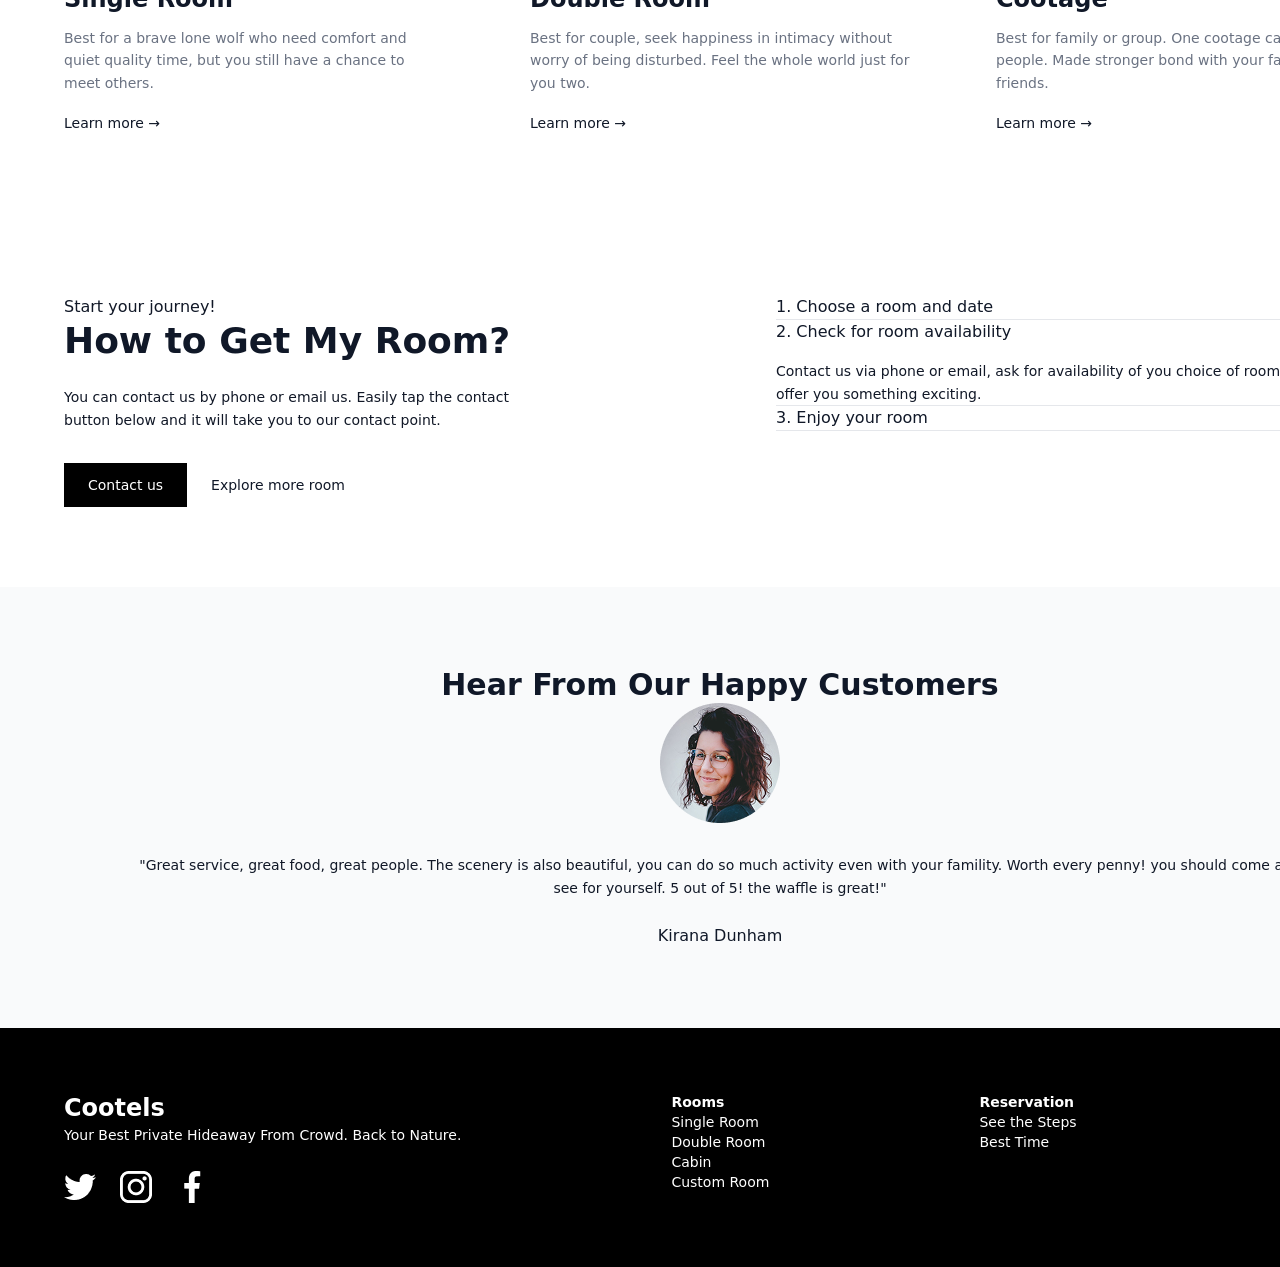
==== commit d23b15e1: "footer" ====
--- a/src/index.html
+++ b/src/index.html
@@ -9,13 +9,13 @@
 <body class="bg-[#F9FAFB] text-[#111827] font-sans">
     <header class="border-b border-gray-200 bg-white ">
         <div class="w-{1440px} mx-auto px-16 h-{80px} flex items-center justify-between">
-            <a href="" class="text-2xl font-bold tracking-tight text-gray-900">Cootels</a>
+            <a href="" class="text-2xl font-bold  text-gray-900">Cootels</a>
      <nav class="flex items-center space-x-10 text-sm font-medium text-gray-600">
-    <a href="#" class="hover:text-black transition">Rooms</a>
-    <a href="#" class="hover:text-black transition">Reservation</a>
-    <a href="#" class="hover:text-black transition">Contacs</a>
+    <a >Rooms</a>
+    <a>Reservation</a>
+    <a >Contacs</a>
     </nav>
-<a href="#" class="bg-black text-white px-5 py-2.5 text-sm font-medium rounded-sm hover:bg-gray-800 transition">Get started
+<a href="#" class="bg-black text-white px-5 py-2.5 text-sm font-medium rounded-sm ">Get started
 
 </a>
         </div>
@@ -31,7 +31,7 @@
         <p class="text-gray-500 text-base leading-relaxed mb-8">
           One place to release all the stress, bring back happiness, and get back to nature. We provide the best room and nature for you. Come visit us anytime you want.
         </p>
-        <a href="#" class="inline-block bg-black text-white px-8 py-3.5 text-sm font-medium rounded-sm hover:bg-gray-800 transition">
+        <a href="#" class="inline-block bg-black text-white px-8 py-3.5 text-sm font-medium rounded-sm">
           Reservation
         </a>
       </div>
@@ -39,17 +39,17 @@
       <div class="flex items-center space-x-6 w-[600px] h-[500px]">
         <div class="w-1/3 h-full mt-8">
           <img src="./images/meritt-thomas-u-Hb93V6IWI-unsplash 1.png" 
-               alt="Nature" 
+               alt="" 
                class="w-full h-full object-cover rounded-sm">
         </div>
         <div class="w-1/3 h-full">
           <img src="./images/meritt-thomas-u-Hb93V6IWI-unsplash 2.png" 
-               alt="Cozy Cabin" 
+               alt="" 
                class="w-full h-full object-cover rounded-sm shadow-md">
         </div>
         <div class="w-1/3 h-full mt-12">
           <img src="./images/meritt-thomas-u-Hb93V6IWI-unsplash 3.png" 
-               alt="Forest" 
+               alt="" 
                class="w-full h-full object-cover rounded-sm">
         </div>
       </div>
@@ -297,44 +297,45 @@
 
 
 
-<footer class="w-[1440px] mx-auto px-16 py-16 bg-[#1A2332] text-white block">
+<footer class="w-[1440px] mx-auto px-16 py-16 bg-black text-white block">
     <div class="flex justify-between items-start">
       
      
       <div class="w-[260px]">
-        <span class="text-2xl font-bold block mb-4 tracking-tight">Cootels</span>
+        <span class="text-2xl font-bold block mb-4">Cootels</span>
         <p class="text-gray-400 text-sm leading-relaxed mb-6">
           Your Best Private Hideaway From Crowd. Back to Nature.
         </p>
-        <div class="flex space-x-5 text-gray-400 font-bold text-base">
-          <a href="#" class="hover:text-white transition">X</a>
-          <a href="#" class="hover:text-white transition">IG</a>
-          <a href="#" class="hover:text-white transition">FB</a>
-        </div>
-      </div>
-
-     
-      <div class="flex flex-col space-y-3">
-        <span class="font-semibold text-sm tracking-wide text-white mb-1 block">Rooms</span>
-        <a href="#" class="text-gray-400 text-sm hover:text-white transition">Single Room</a>
-        <a href="#" class="text-gray-400 text-sm hover:text-white transition">Double Room</a>
-        <a href="#" class="text-gray-400 text-sm hover:text-white transition">Cabin</a>
-        <a href="#" class="text-gray-400 text-sm hover:text-white transition">Custom Room</a>
+        <div class="flex space-x-6 text-gray-400 font-bold text-base">
+          <img src="./images/twitter.png" alt="">
+          
+        <img src="./images/instagram-logo.png" alt="">
+        <img src="./images/facebook.png" alt="">
+        </div>
+      </div>
+
+     
+      <div class="flex flex-col space-y-4">
+        <span class="font-semibold text-sm  text-white mb-1 block">Rooms</span>
+     <p class="text-gray-400 text-sm">Single Room</p>
+        <a href="" class="text-gray-400 text-sm ">Double Room </a>
+        <a href="#" class="text-gray-400 text-sm ">Cabin</a>
+        <a href="#" class="text-gray-400 text-sm">Custom Room</a>
       </div>
 
      
       <div class="flex flex-col space-y-3">
         <span class="font-semibold text-sm tracking-wide text-white mb-1 block">Reservation</span>
-        <a href="#" class="text-gray-400 text-sm hover:text-white transition">See the Steps</a>
-        <a href="#" class="text-gray-400 text-sm hover:text-white transition">Best Time</a>
+        <a href="#" class="text-gray-400 text-sm ">See the Steps</a>
+        <a href="#" class="text-gray-400 text-sm">Best Time</a>
       </div>
 
      
       <div class="flex flex-col space-y-3">
         <span class="font-semibold text-sm tracking-wide text-white mb-1 block">Contact</span>
-        <a href="#" class="text-gray-400 text-sm hover:text-white transition">Our Number</a>
-        <a href="#" class="text-gray-400 text-sm hover:text-white transition">Our Email</a>
-        <a href="#" class="text-gray-400 text-sm hover:text-white transition">Our Location</a>
+        <a href="#" class="text-gray-400 text-sm ">Our Number</a>
+        <a href="#" class="text-gray-400 text-sm ">Our Email</a>
+        <a href="#" class="text-gray-400 text-sm ">Our Location</a>
       </div>
 
     </div>
